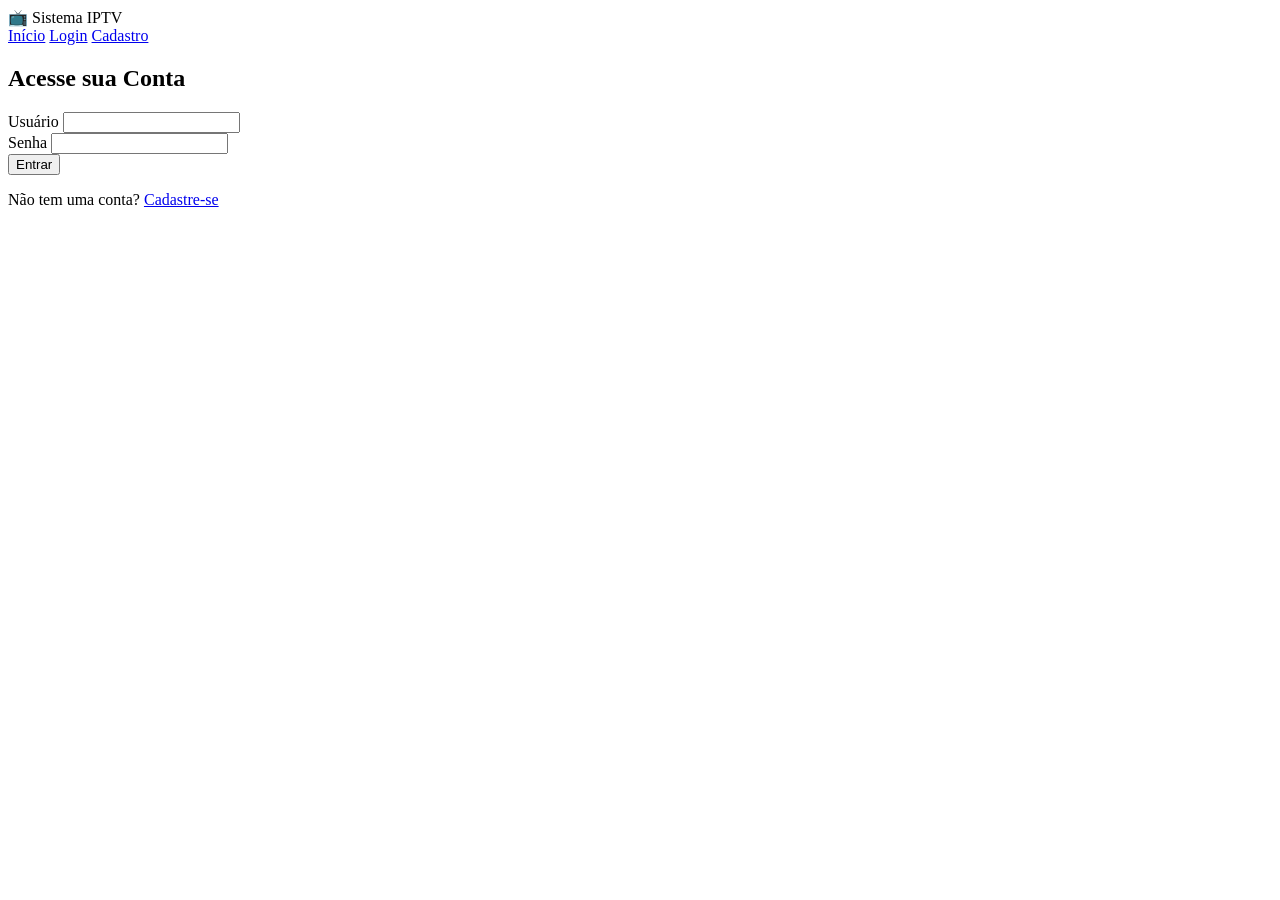
==== web/dashboard.html @ 85e7feb1 "Add files via upload" ====
<!DOCTYPE html>  
<html lang="pt-br">  
<head>  
    <meta charset="UTF-8">  
    <meta name="viewport" content="width=device-width, initial-scale=1.0">  
    <title>Dashboard - Sistema IPTV</title>  
    <link rel="stylesheet" href="style.css">  
    <link href="https://fonts.googleapis.com/css2?family=Inter:wght@300;400;500;600;700&display=swap" rel="stylesheet">  
</head>  
<body>  
    <nav class="navbar">  
        <div class="container">  
            <div class="logo">  
                <span class="logo-icon">📺</span>  
                <span class="logo-text">Sistema IPTV</span>  
            </div>  
            <div class="nav-links">  
                <span id="userGreeting" class="user-greeting"></span>  
                <button id="logoutBtn" class="btn-logout" data-tooltip="Sair da conta">Sair</button>  
            </div>  
        </div>  
    </nav>  
  
    <main class="dashboard">  
        <div class="container">  
            <div class="dashboard-header">  
                <h1>Minha Playlist IPTV</h1>  
                <p>Acesse sua lista de canais nos players compatíveis</p>  
                <div class="status-badge online" id="apiStatus">API Online</div>  
            </div>  
  
            <div class="playlist-info">  
  
                <!-- 📺 Playlist -->
                <div class="info-card">  
                    <h3>📺 URL da Playlist M3U</h3>  
                    <div class="url-container">  
                        <input type="text" id="playlistUrl" readonly>  
                        <button id="copyUrlBtn" class="btn-copy" data-tooltip="Copiar URL">Copiar</button>  
                    </div>  
                    <p class="info-text">Use esta URL no VLC, Kodi, IPTV Smarters e outros players compatíveis</p>  
                </div>  
  
                <!-- 🔗 API -->
                <div class="info-card">  
                    <h3>🔗 API Compatível (Legado)</h3>  
                    <div class="url-container">  
                        <input type="text" id="apiUrl" readonly>  
                        <button id="copyApiBtn" class="btn-copy" data-tooltip="Copiar URL">Copiar</button>  
                    </div>  
                    <p class="info-text">Para players que usam o formato antigo de API (get.php)</p>  
                    <small class="form-text">⚠️ Substitua ******** pela sua senha</small>  
                </div>  

                <!-- 🎮 Web Player -->
                <div class="info-card">  
                    <h3>🎮 Web Player Online</h3>  
                    <button id="openPlayerBtn" class="btn btn-primary" style="width: 100%; margin-top: 10px;">  
                        ▶️ Assistir Online  
                    </button>  
                    <p class="info-text">Assista diretamente no navegador sem precisar de outros players</p>  
                </div>  

            </div>  
  
            <div class="players-section">  
                <h2>Como Configurar nos Principais Players</h2>  
                <div class="players-grid">  
                    <div class="player-card">  
                        <div class="player-icon">💻</div>  
                        <h3>VLC Media Player</h3>  
                        <ol>  
                            <li>Abra o VLC Media Player</li>  
                            <li>Clique em "Mídia" → "Abrir URL de Rede"</li>  
                            <li>Cole a URL da playlist acima</li>  
                            <li>Clique em "Reproduzir"</li>  
                            <li>Os canais aparecerão na lista de reprodução</li>  
                        </ol>  
                    </div>  

                    <div class="player-card">  
                        <div class="player-icon">📱</div>  
                        <h3>IPTV Smarters Pro</h3>  
                        <ol>  
                            <li>Baixe o app na Play Store/App Store</li>  
                            <li>Abra o app e aceite os termos</li>  
                            <li>Selecione "Carregar sua playlist ou arquivo"</li>  
                            <li>Escolha "Usar URL"</li>  
                            <li>Cole a URL e clique em "Adicionar usuário"</li>  
                            <li>Os canais serão carregados automaticamente</li>  
                        </ol>  
                    </div>  

                    <div class="player-card">  
                        <div class="player-icon">🎬</div>  
                        <h3>Kodi</h3>  
                        <ol>  
                            <li>Abra o Kodi e vá em "Add-ons"</li>  
                            <li>Procure por "PVR IPTV Simple Client"</li>  
                            <li>Instale o addon</li>  
                            <li>Vá em Configurações → Geral</li>  
                            <li>Em "Localização M3U", selecione "URL"</li>  
                            <li>Cole a URL e clique em OK</li>  
                            <li>Ative o addon e reinicie o Kodi</li>  
                        </ol>  
                    </div>  

                    <div class="player-card">  
                        <div class="player-icon">📺</div>  
                        <h3>Smart TV (Samsung/LG)</h3>  
                        <ol>  
                            <li>Baixe o app "Smart IPTV" na loja da TV</li>  
                            <li>Abra o app e anote o MAC Address</li>  
                            <li>Acesse o site do app no celular/PC</li>  
                            <li>Adicione a URL da playlist</li>  
                            <li>Reinicie o app na TV</li>  
                            <li>Os canais serão carregados</li>  
                        </ol>  
                    </div>  
                </div>  
            </div>  
  
            <div class="tips-section">  
                <h2>💡 Dicas Importantes</h2>  
                <div class="tips-grid">  
                    <div class="tip-card">  
                        <h3>🔄 Atualização Automática</h3>  
                        <p>A playlist é atualizada automaticamente a cada 6 horas. Você não precisa fazer nada!</p>  
                    </div>  
                    <div class="tip-card">  
                        <h3>📡 EPG (Guia de Programação)</h3>  
                        <p>O sistema já inclui múltiplas fontes de EPG para melhor experiência.</p>  
                    </div>  
                    <div class="tip-card">  
                        <h3>🔒 Segurança</h3>  
                        <p>Nunca compartilhe sua URL com outras pessoas. Cada usuário tem acesso individual.</p>  
                    </div>  
                    <div class="tip-card">  
                        <h3>⚡ Performance</h3>  
                        <p>Use uma conexão de internet estável (recomendado 10 Mbps ou mais).</p>  
                    </div>  
                </div>  
            </div>  
        </div>  
    </main>  
  
    <footer>  
        <div class="container">  
            <p>&copy; 2024 Sistema IPTV - Todos os direitos reservados</p>  
        </div>  
    </footer>  
  
    <script src="script.js"></script>  
</body>  
</html>
---- web/style.css ----
/* Estilos para o player */
.player-page {
    background: #0a0a0a;
    min-height: 100vh;
}

.player-container {
    max-width: 1400px;
    margin: 0 auto;
    padding: 20px;
}

.player-header {
    display: flex;
    justify-content: space-between;
    align-items: center;
    margin-bottom: 20px;
    flex-wrap: wrap;
    gap: 15px;
}

.player-header h1 {
    font-size: 1.5em;
    color: #fff;
}

.video-wrapper {
    background: #000;
    border-radius: 12px;
    overflow: hidden;
    margin-bottom: 20px;
    box-shadow: 0 10px 30px rgba(0,0,0,0.5);
}

.video-js {
    width: 100%;
    height: auto;
    aspect-ratio: 16/9;
}

.channel-info {
    background: #1a1a1a;
    padding: 15px;
    border-radius: 8px;
    margin-bottom: 20px;
}

.channel-name {
    font-size: 1.2em;
    font-weight: bold;
    color: #e67e22;
}

.category {
    color: #888;
    font-size: 0.9em;
    margin-top: 5px;
}

.search-box {
    margin-bottom: 20px;
}

.search-box input {
    width: 100%;
    padding: 12px;
    border: none;
    border-radius: 8px;
    background: #1a1a1a;
    color: #fff;
    font-size: 1em;
}

.categories {
    display: flex;
    gap: 10px;
    overflow-x: auto;
    margin-bottom: 20px;
    padding-bottom: 10px;
}

.category-btn {
    background: #2c3e50;
    color: #fff;
    border: none;
    padding: 8px 16px;
    border-radius: 20px;
    cursor: pointer;
    white-space: nowrap;
    transition: all 0.3s;
}

.category-btn.active,
.category-btn:hover {
    background: #e67e22;
}

.channels-grid {
    display: grid;
    grid-template-columns: repeat(auto-fill, minmax(200px, 1fr));
    gap: 10px;
    max-height: 500px;
    overflow-y: auto;
    padding: 5px;
}

.channel-card {
    background: #1a1a1a;
    padding: 12px;
    border-radius: 8px;
    cursor: pointer;
    transition: all 0.3s;
    text-align: center;
}

.channel-card:hover {
    background: #2c3e50;
    transform: translateX(5px);
}

.channel-card.active {
    background: #e67e22;
}

.channel-card-logo {
    width: 50px;
    height: 50px;
    margin: 0 auto 8px;
    border-radius: 8px;
    object-fit: cover;
}

.channel-card-name {
    font-size: 0.85em;
    overflow: hidden;
    text-overflow: ellipsis;
    white-space: nowrap;
}

.auth-warning {
    text-align: center;
    padding: 50px;
    background: rgba(0,0,0,0.8);
    border-radius: 12px;
}

.auth-warning .btn {
    margin-top: 20px;
}
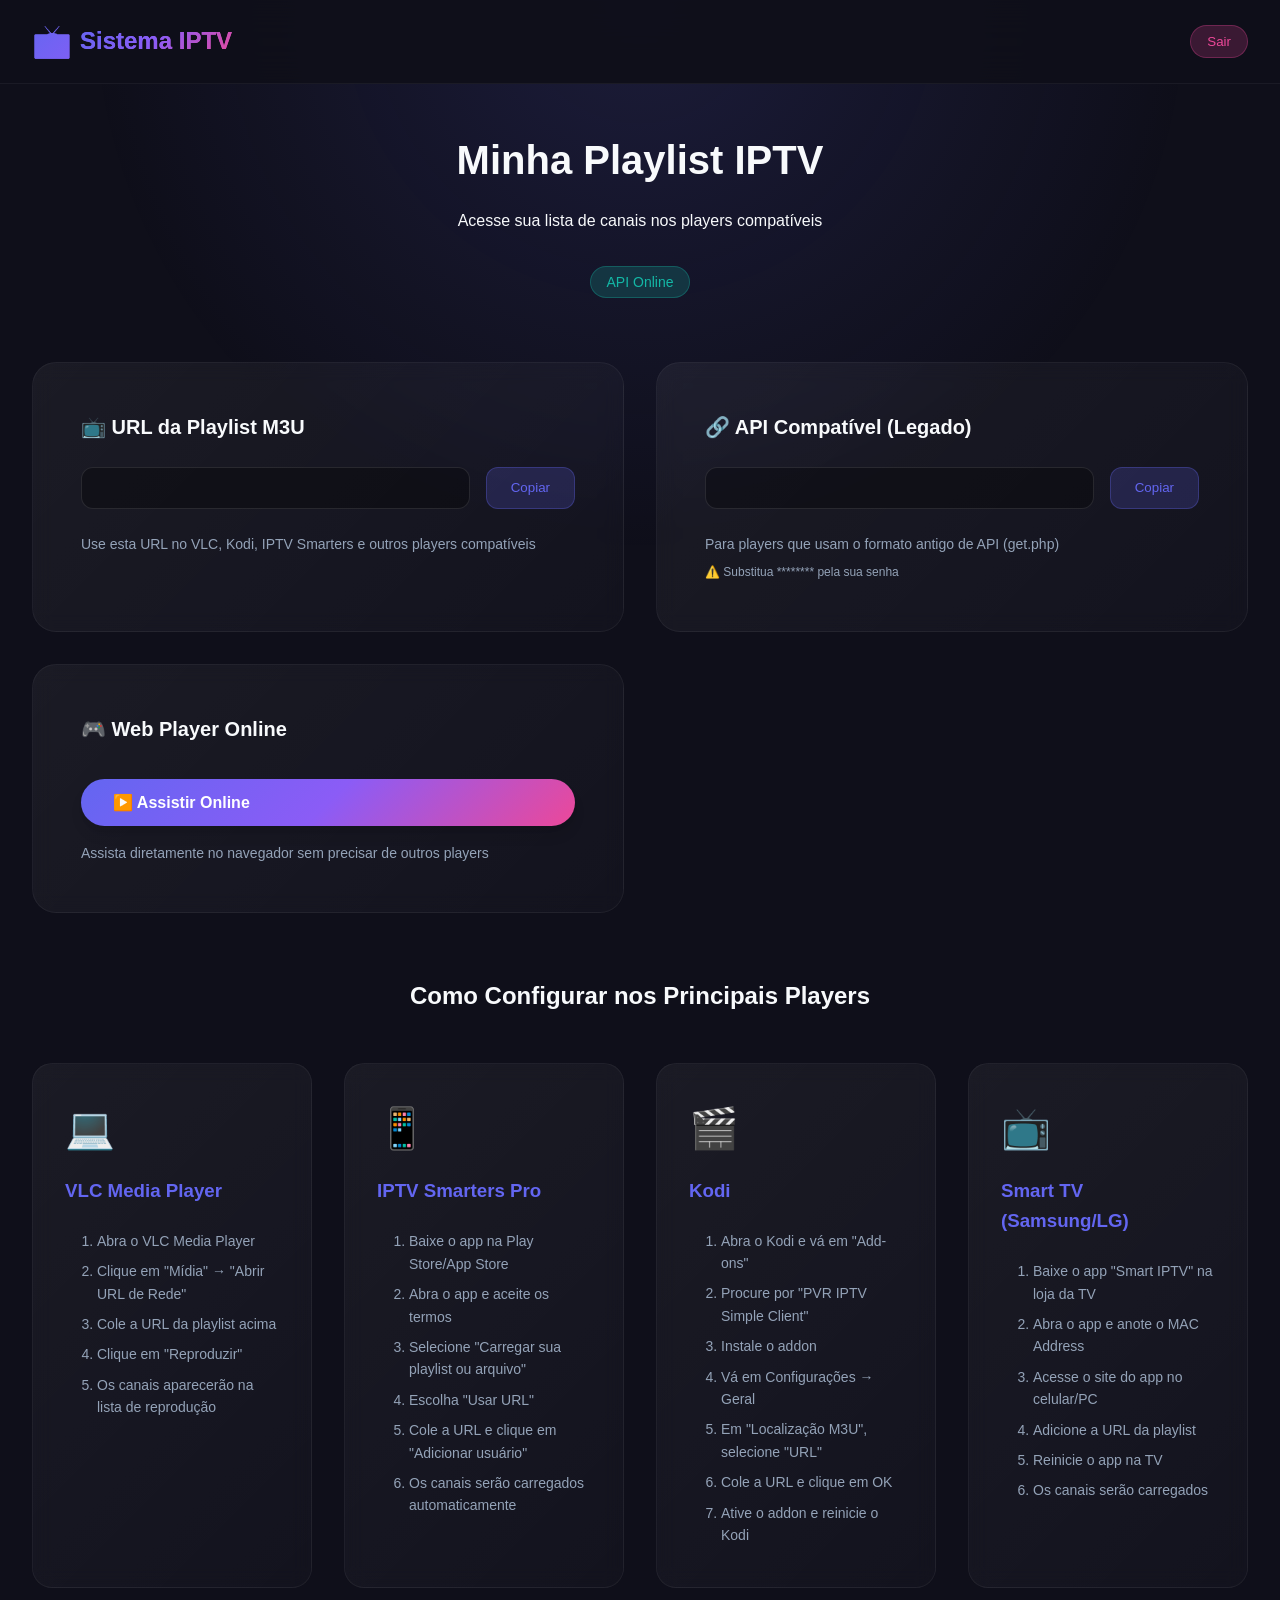
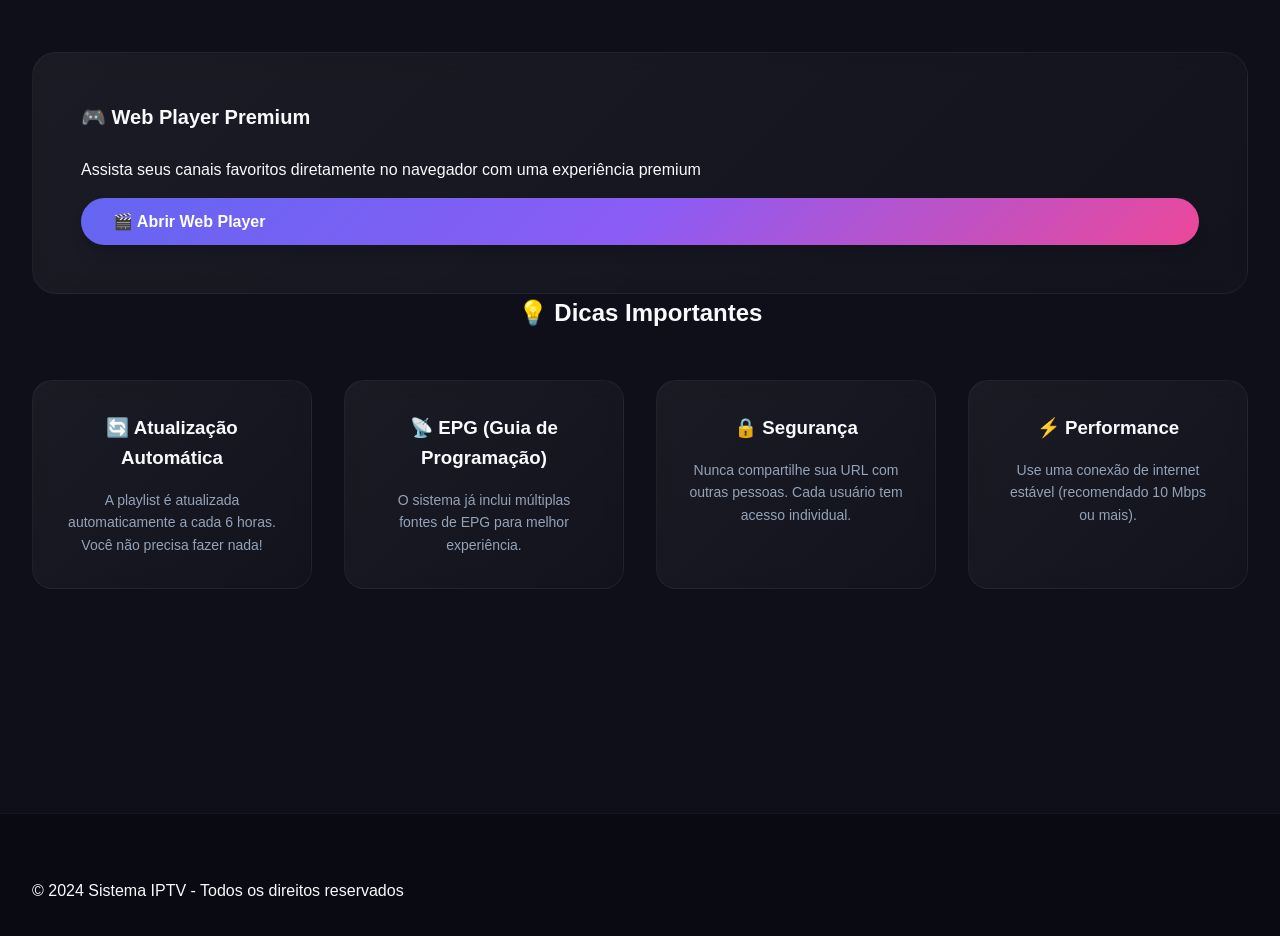
==== commit d11bc0c3: "Add files via upload" ====
--- a/web/dashboard.html
+++ b/web/dashboard.html
@@ -119,6 +119,15 @@
                     </div>  
                 </div>  
             </div>  
+
+            <!-- 🎬 NOVO WEB PLAYER PREMIUM -->
+            <div class="info-card">
+                <h3>🎮 Web Player Premium</h3>
+                <p>Assista seus canais favoritos diretamente no navegador com uma experiência premium</p>
+                <button id="openPlayerBtn" class="btn btn-primary" style="width: 100%; margin-top: 15px;">
+                    🎬 Abrir Web Player
+                </button>
+            </div>
   
             <div class="tips-section">  
                 <h2>💡 Dicas Importantes</h2>  
--- a/web/style.css
+++ b/web/style.css
@@ -1,149 +1,1081 @@
-/* Estilos para o player */
-.player-page {
-    background: #0a0a0a;
-    min-height: 100vh;
-}
-
-.player-container {
-    max-width: 1400px;
+/* ============================================
+   IPTV SYSTEM - DESIGN PREMIUM
+   Versão: 3.0 - Visual Aprimorado
+   ============================================ */
+
+:root {
+    /* Cores Principais */
+    --primary: #6366f1;
+    --primary-dark: #4f46e5;
+    --primary-light: #818cf8;
+    --secondary: #ec4899;
+    --secondary-dark: #db2777;
+    --accent: #14b8a6;
+    --accent-dark: #0d9488;
+    
+    /* Cores Neutras */
+    --dark: #0f0f1a;
+    --dark-card: #1a1a2e;
+    --dark-hover: #252542;
+    --light: #f8fafc;
+    --gray: #94a3b8;
+    --gray-dark: #64748b;
+    
+    /* Gradientes */
+    --gradient-primary: linear-gradient(135deg, #6366f1 0%, #8b5cf6 50%, #ec4899 100%);
+    --gradient-dark: linear-gradient(135deg, #0f0f1a 0%, #1a1a2e 100%);
+    --gradient-card: linear-gradient(135deg, rgba(255,255,255,0.05) 0%, rgba(255,255,255,0.02) 100%);
+    --gradient-glow: radial-gradient(circle at 50% 0%, rgba(99,102,241,0.15) 0%, transparent 50%);
+    
+    /* Sombras */
+    --shadow-sm: 0 4px 6px -1px rgba(0, 0, 0, 0.1), 0 2px 4px -1px rgba(0, 0, 0, 0.06);
+    --shadow-md: 0 10px 15px -3px rgba(0, 0, 0, 0.1), 0 4px 6px -2px rgba(0, 0, 0, 0.05);
+    --shadow-lg: 0 20px 25px -5px rgba(0, 0, 0, 0.1), 0 10px 10px -5px rgba(0, 0, 0, 0.04);
+    --shadow-xl: 0 25px 50px -12px rgba(0, 0, 0, 0.25);
+    --shadow-glow: 0 0 30px rgba(99, 102, 241, 0.3);
+    
+    /* Animações */
+    --transition-fast: 150ms cubic-bezier(0.4, 0, 0.2, 1);
+    --transition-base: 300ms cubic-bezier(0.4, 0, 0.2, 1);
+    --transition-slow: 500ms cubic-bezier(0.4, 0, 0.2, 1);
+    
+    /* Espaçamentos */
+    --spacing-xs: 0.5rem;
+    --spacing-sm: 1rem;
+    --spacing-md: 1.5rem;
+    --spacing-lg: 2rem;
+    --spacing-xl: 3rem;
+    --spacing-2xl: 4rem;
+    --spacing-3xl: 6rem;
+}
+
+/* Reset e Base */
+* {
+    margin: 0;
+    padding: 0;
+    box-sizing: border-box;
+}
+
+html {
+    scroll-behavior: smooth;
+}
+
+body {
+    font-family: 'Inter', -apple-system, BlinkMacSystemFont, 'Segoe UI', Roboto, sans-serif;
+    background: var(--dark);
+    color: var(--light);
+    line-height: 1.6;
+    overflow-x: hidden;
+    position: relative;
+}
+
+body::before {
+    content: '';
+    position: fixed;
+    top: 0;
+    left: 0;
+    right: 0;
+    bottom: 0;
+    background: var(--gradient-glow);
+    pointer-events: none;
+    z-index: 0;
+}
+
+/* Container */
+.container {
+    max-width: 1280px;
     margin: 0 auto;
-    padding: 20px;
-}
-
-.player-header {
+    padding: 0 var(--spacing-lg);
+    position: relative;
+    z-index: 1;
+}
+
+/* Loader Animado */
+.page-loader {
+    position: fixed;
+    top: 0;
+    left: 0;
+    width: 100%;
+    height: 100%;
+    background: var(--dark);
+    display: flex;
+    justify-content: center;
+    align-items: center;
+    z-index: 9999;
+    transition: opacity 0.5s, visibility 0.5s;
+}
+
+.loader-spinner {
+    width: 60px;
+    height: 60px;
+    border: 3px solid rgba(99, 102, 241, 0.1);
+    border-top: 3px solid var(--primary);
+    border-right: 3px solid var(--secondary);
+    border-radius: 50%;
+    animation: spin 1s cubic-bezier(0.68, -0.55, 0.265, 1.55) infinite;
+}
+
+@keyframes spin {
+    0% { transform: rotate(0deg); }
+    100% { transform: rotate(360deg); }
+}
+
+/* Navbar Premium */
+.navbar {
+    position: fixed;
+    top: 0;
+    left: 0;
+    right: 0;
+    background: rgba(15, 15, 26, 0.95);
+    backdrop-filter: blur(20px);
+    border-bottom: 1px solid rgba(255, 255, 255, 0.05);
+    z-index: 1000;
+    padding: var(--spacing-sm) 0;
+    transition: all var(--transition-base);
+}
+
+.navbar.scrolled {
+    padding: 0.5rem 0;
+    background: rgba(15, 15, 26, 0.98);
+    box-shadow: var(--shadow-lg);
+}
+
+.navbar .container {
     display: flex;
     justify-content: space-between;
     align-items: center;
-    margin-bottom: 20px;
-    flex-wrap: wrap;
-    gap: 15px;
-}
-
-.player-header h1 {
-    font-size: 1.5em;
-    color: #fff;
-}
-
-.video-wrapper {
-    background: #000;
+}
+
+.logo {
+    display: flex;
+    align-items: center;
+    gap: var(--spacing-xs);
+    font-size: 1.5rem;
+    font-weight: 700;
+    background: var(--gradient-primary);
+    -webkit-background-clip: text;
+    background-clip: text;
+    color: transparent;
+    position: relative;
+}
+
+.logo-icon {
+    font-size: 2rem;
+    animation: float 3s ease-in-out infinite;
+}
+
+@keyframes float {
+    0%, 100% { transform: translateY(0); }
+    50% { transform: translateY(-5px); }
+}
+
+.logo-text {
+    background: var(--gradient-primary);
+    -webkit-background-clip: text;
+    background-clip: text;
+    color: transparent;
+}
+
+.nav-links {
+    display: flex;
+    gap: var(--spacing-md);
+    align-items: center;
+}
+
+.nav-links a {
+    color: var(--gray);
+    text-decoration: none;
+    font-weight: 500;
+    transition: all var(--transition-fast);
+    position: relative;
+    padding: var(--spacing-xs) 0;
+}
+
+.nav-links a::before {
+    content: '';
+    position: absolute;
+    bottom: 0;
+    left: 0;
+    width: 0;
+    height: 2px;
+    background: var(--gradient-primary);
+    transition: width var(--transition-base);
+}
+
+.nav-links a:hover::before,
+.nav-links a.active::before {
+    width: 100%;
+}
+
+.nav-links a:hover,
+.nav-links a.active {
+    color: var(--light);
+}
+
+/* Hero Section */
+.hero {
+    min-height: 100vh;
+    display: flex;
+    align-items: center;
+    position: relative;
+    overflow: hidden;
+    padding: var(--spacing-3xl) 0;
+}
+
+.hero::before {
+    content: '';
+    position: absolute;
+    top: 0;
+    left: 0;
+    right: 0;
+    bottom: 0;
+    background: radial-gradient(ellipse at top, rgba(99, 102, 241, 0.15), transparent 50%);
+    pointer-events: none;
+}
+
+.hero .container {
+    text-align: center;
+    position: relative;
+}
+
+.hero h1 {
+    font-size: 4rem;
+    font-weight: 800;
+    margin-bottom: var(--spacing-md);
+    background: var(--gradient-primary);
+    -webkit-background-clip: text;
+    background-clip: text;
+    color: transparent;
+    animation: fadeInUp 0.8s ease;
+}
+
+.hero p {
+    font-size: 1.25rem;
+    color: var(--gray);
+    margin-bottom: var(--spacing-xl);
+    max-width: 600px;
+    margin-left: auto;
+    margin-right: auto;
+    animation: fadeInUp 0.8s ease 0.1s backwards;
+}
+
+.hero-buttons {
+    display: flex;
+    gap: var(--spacing-md);
+    justify-content: center;
+    animation: fadeInUp 0.8s ease 0.2s backwards;
+}
+
+/* Botões Premium */
+.btn {
+    display: inline-flex;
+    align-items: center;
+    gap: var(--spacing-xs);
+    padding: 0.875rem 2rem;
+    border-radius: 50px;
+    font-weight: 600;
+    text-decoration: none;
+    transition: all var(--transition-base);
+    border: none;
+    cursor: pointer;
+    font-size: 1rem;
+    position: relative;
+    overflow: hidden;
+}
+
+.btn::before {
+    content: '';
+    position: absolute;
+    top: 50%;
+    left: 50%;
+    width: 0;
+    height: 0;
+    border-radius: 50%;
+    background: rgba(255, 255, 255, 0.2);
+    transform: translate(-50%, -50%);
+    transition: width 0.6s, height 0.6s;
+}
+
+.btn:hover::before {
+    width: 300px;
+    height: 300px;
+}
+
+.btn-primary {
+    background: var(--gradient-primary);
+    color: white;
+    box-shadow: var(--shadow-md);
+}
+
+.btn-primary:hover {
+    transform: translateY(-2px);
+    box-shadow: var(--shadow-glow);
+}
+
+.btn-secondary {
+    background: rgba(255, 255, 255, 0.1);
+    color: var(--light);
+    backdrop-filter: blur(10px);
+    border: 1px solid rgba(255, 255, 255, 0.2);
+}
+
+.btn-secondary:hover {
+    background: rgba(255, 255, 255, 0.2);
+    transform: translateY(-2px);
+}
+
+.btn-large {
+    padding: 1rem 2.5rem;
+    font-size: 1.125rem;
+}
+
+.btn-block {
+    width: 100%;
+    justify-content: center;
+}
+
+.btn-logout {
+    background: rgba(236, 72, 153, 0.2);
+    color: var(--secondary);
+    border: 1px solid rgba(236, 72, 153, 0.3);
+    padding: 0.5rem 1rem;
+    border-radius: 50px;
+    cursor: pointer;
+    transition: all var(--transition-fast);
+}
+
+.btn-logout:hover {
+    background: rgba(236, 72, 153, 0.3);
+    transform: translateY(-1px);
+}
+
+/* Status Badge */
+.status-badge {
+    display: inline-block;
+    padding: 0.25rem 1rem;
+    border-radius: 50px;
+    font-size: 0.875rem;
+    font-weight: 500;
+    margin-top: var(--spacing-lg);
+}
+
+.status-badge.online {
+    background: rgba(20, 184, 166, 0.2);
+    color: var(--accent);
+    border: 1px solid rgba(20, 184, 166, 0.3);
+}
+
+/* Features Section */
+.features {
+    padding: var(--spacing-3xl) 0;
+    background: var(--gradient-dark);
+    position: relative;
+}
+
+.section-title {
+    text-align: center;
+    font-size: 2.5rem;
+    font-weight: 700;
+    margin-bottom: var(--spacing-xl);
+    background: var(--gradient-primary);
+    -webkit-background-clip: text;
+    background-clip: text;
+    color: transparent;
+}
+
+.features-grid {
+    display: grid;
+    grid-template-columns: repeat(auto-fit, minmax(280px, 1fr));
+    gap: var(--spacing-lg);
+}
+
+.feature-card {
+    background: var(--gradient-card);
+    backdrop-filter: blur(10px);
+    border: 1px solid rgba(255, 255, 255, 0.05);
+    border-radius: 24px;
+    padding: var(--spacing-xl);
+    text-align: center;
+    transition: all var(--transition-base);
+    position: relative;
+    overflow: hidden;
+}
+
+.feature-card::before {
+    content: '';
+    position: absolute;
+    top: 0;
+    left: -100%;
+    width: 100%;
+    height: 100%;
+    background: linear-gradient(90deg, transparent, rgba(255, 255, 255, 0.05), transparent);
+    transition: left 0.5s;
+}
+
+.feature-card:hover::before {
+    left: 100%;
+}
+
+.feature-card:hover {
+    transform: translateY(-8px);
+    border-color: rgba(99, 102, 241, 0.3);
+    box-shadow: var(--shadow-xl);
+}
+
+.feature-icon {
+    font-size: 3rem;
+    margin-bottom: var(--spacing-md);
+}
+
+.feature-card h3 {
+    font-size: 1.5rem;
+    margin-bottom: var(--spacing-sm);
+}
+
+.feature-card p {
+    color: var(--gray);
+    line-height: 1.6;
+}
+
+/* How It Works */
+.how-it-works {
+    padding: var(--spacing-3xl) 0;
+}
+
+.steps {
+    display: grid;
+    grid-template-columns: repeat(auto-fit, minmax(240px, 1fr));
+    gap: var(--spacing-lg);
+    margin-top: var(--spacing-xl);
+}
+
+.step {
+    text-align: center;
+    position: relative;
+}
+
+.step:not(:last-child)::after {
+    content: '';
+    position: absolute;
+    top: 40px;
+    right: -30px;
+    width: 60px;
+    height: 2px;
+    background: linear-gradient(90deg, var(--primary), var(--secondary));
+}
+
+@media (max-width: 768px) {
+    .step:not(:last-child)::after {
+        display: none;
+    }
+}
+
+.step-number {
+    width: 80px;
+    height: 80px;
+    background: var(--gradient-primary);
+    border-radius: 50%;
+    display: flex;
+    align-items: center;
+    justify-content: center;
+    font-size: 2rem;
+    font-weight: 700;
+    margin: 0 auto var(--spacing-md);
+    position: relative;
+}
+
+.step-number::before {
+    content: '';
+    position: absolute;
+    inset: -3px;
+    background: var(--gradient-primary);
+    border-radius: 50%;
+    z-index: -1;
+    opacity: 0;
+    transition: opacity var(--transition-base);
+}
+
+.step:hover .step-number::before {
+    opacity: 0.5;
+    filter: blur(10px);
+}
+
+.step h3 {
+    font-size: 1.25rem;
+    margin-bottom: var(--spacing-sm);
+}
+
+.step p {
+    color: var(--gray);
+}
+
+/* Stats Section */
+.stats {
+    padding: var(--spacing-3xl) 0;
+    background: linear-gradient(135deg, rgba(99, 102, 241, 0.1) 0%, rgba(236, 72, 153, 0.1) 100%);
+    position: relative;
+    overflow: hidden;
+}
+
+.stats-grid {
+    display: grid;
+    grid-template-columns: repeat(auto-fit, minmax(200px, 1fr));
+    gap: var(--spacing-lg);
+    text-align: center;
+}
+
+.stat-item {
+    padding: var(--spacing-lg);
+}
+
+.stat-number {
+    font-size: 3rem;
+    font-weight: 800;
+    background: var(--gradient-primary);
+    -webkit-background-clip: text;
+    background-clip: text;
+    color: transparent;
+    margin-bottom: var(--spacing-xs);
+}
+
+.stat-label {
+    color: var(--gray);
+    font-size: 1rem;
+}
+
+/* Testimonials */
+.testimonials {
+    padding: var(--spacing-3xl) 0;
+}
+
+.testimonials-grid {
+    display: grid;
+    grid-template-columns: repeat(auto-fit, minmax(300px, 1fr));
+    gap: var(--spacing-lg);
+    margin-top: var(--spacing-xl);
+}
+
+.testimonial-card {
+    background: var(--gradient-card);
+    backdrop-filter: blur(10px);
+    border: 1px solid rgba(255, 255, 255, 0.05);
+    border-radius: 24px;
+    padding: var(--spacing-xl);
+    transition: all var(--transition-base);
+}
+
+.testimonial-card:hover {
+    transform: translateY(-5px);
+    border-color: rgba(99, 102, 241, 0.3);
+}
+
+.testimonial-text {
+    font-size: 1rem;
+    line-height: 1.6;
+    color: var(--gray);
+    margin-bottom: var(--spacing-md);
+    font-style: italic;
+}
+
+.testimonial-author strong {
+    display: block;
+    color: var(--light);
+    margin-bottom: var(--spacing-xs);
+}
+
+.testimonial-author span {
+    font-size: 0.875rem;
+    color: var(--primary);
+}
+
+/* CTA Section */
+.cta {
+    padding: var(--spacing-3xl) 0;
+    background: var(--gradient-primary);
+    text-align: center;
+    position: relative;
+    overflow: hidden;
+}
+
+.cta::before {
+    content: '';
+    position: absolute;
+    top: -50%;
+    left: -50%;
+    width: 200%;
+    height: 200%;
+    background: radial-gradient(circle, rgba(255,255,255,0.1) 0%, transparent 70%);
+    animation: rotate 20s linear infinite;
+}
+
+@keyframes rotate {
+    from { transform: rotate(0deg); }
+    to { transform: rotate(360deg); }
+}
+
+.cta .container {
+    position: relative;
+    z-index: 1;
+}
+
+.cta h2 {
+    font-size: 2.5rem;
+    margin-bottom: var(--spacing-md);
+}
+
+.cta p {
+    font-size: 1.125rem;
+    margin-bottom: var(--spacing-xl);
+    opacity: 0.9;
+}
+
+.cta .btn-primary {
+    background: white;
+    color: var(--primary);
+}
+
+.cta .btn-primary:hover {
+    transform: translateY(-2px);
+    box-shadow: 0 10px 30px rgba(0, 0, 0, 0.2);
+}
+
+/* Dashboard */
+.dashboard {
+    padding: calc(80px + var(--spacing-xl)) 0 var(--spacing-3xl);
+    min-height: 100vh;
+}
+
+.dashboard-header {
+    text-align: center;
+    margin-bottom: var(--spacing-2xl);
+}
+
+.dashboard-header h1 {
+    font-size: 2.5rem;
+    margin-bottom: var(--spacing-sm);
+}
+
+.user-greeting {
+    color: var(--primary);
+    font-weight: 500;
+}
+
+/* Playlist Info Cards */
+.playlist-info {
+    display: grid;
+    grid-template-columns: repeat(auto-fit, minmax(400px, 1fr));
+    gap: var(--spacing-lg);
+    margin-bottom: var(--spacing-2xl);
+}
+
+.info-card {
+    background: var(--gradient-card);
+    backdrop-filter: blur(10px);
+    border: 1px solid rgba(255, 255, 255, 0.05);
+    border-radius: 24px;
+    padding: var(--spacing-xl);
+    transition: all var(--transition-base);
+}
+
+.info-card:hover {
+    transform: translateY(-4px);
+    border-color: rgba(99, 102, 241, 0.3);
+    box-shadow: var(--shadow-lg);
+}
+
+.info-card h3 {
+    font-size: 1.25rem;
+    margin-bottom: var(--spacing-md);
+}
+
+.url-container {
+    display: flex;
+    gap: var(--spacing-sm);
+    margin: var(--spacing-md) 0;
+}
+
+.url-container input {
+    flex: 1;
+    padding: 0.75rem 1rem;
+    background: rgba(0, 0, 0, 0.3);
+    border: 1px solid rgba(255, 255, 255, 0.1);
     border-radius: 12px;
-    overflow: hidden;
-    margin-bottom: 20px;
-    box-shadow: 0 10px 30px rgba(0,0,0,0.5);
-}
-
-.video-js {
+    color: var(--light);
+    font-size: 0.875rem;
+    font-family: monospace;
+}
+
+.btn-copy {
+    background: rgba(99, 102, 241, 0.2);
+    color: var(--primary);
+    border: 1px solid rgba(99, 102, 241, 0.3);
+    padding: 0.75rem 1.5rem;
+    border-radius: 12px;
+    cursor: pointer;
+    transition: all var(--transition-fast);
+}
+
+.btn-copy:hover {
+    background: rgba(99, 102, 241, 0.3);
+    transform: translateY(-1px);
+}
+
+.info-text {
+    color: var(--gray);
+    font-size: 0.875rem;
+    margin-top: var(--spacing-sm);
+}
+
+/* Players Section */
+.players-section {
+    margin-bottom: var(--spacing-2xl);
+}
+
+.players-section h2 {
+    text-align: center;
+    margin-bottom: var(--spacing-xl);
+}
+
+.players-grid {
+    display: grid;
+    grid-template-columns: repeat(auto-fit, minmax(280px, 1fr));
+    gap: var(--spacing-lg);
+}
+
+.player-card {
+    background: var(--gradient-card);
+    backdrop-filter: blur(10px);
+    border: 1px solid rgba(255, 255, 255, 0.05);
+    border-radius: 20px;
+    padding: var(--spacing-lg);
+    transition: all var(--transition-base);
+}
+
+.player-card:hover {
+    transform: translateY(-4px);
+    border-color: rgba(99, 102, 241, 0.3);
+}
+
+.player-icon {
+    font-size: 2.5rem;
+    margin-bottom: var(--spacing-sm);
+}
+
+.player-card h3 {
+    margin-bottom: var(--spacing-md);
+    color: var(--primary);
+}
+
+.player-card ol {
+    padding-left: var(--spacing-lg);
+    color: var(--gray);
+}
+
+.player-card li {
+    margin-bottom: var(--spacing-xs);
+    font-size: 0.875rem;
+}
+
+/* Tips Section */
+.tips-section {
+    margin-bottom: var(--spacing-2xl);
+}
+
+.tips-section h2 {
+    text-align: center;
+    margin-bottom: var(--spacing-xl);
+}
+
+.tips-grid {
+    display: grid;
+    grid-template-columns: repeat(auto-fit, minmax(250px, 1fr));
+    gap: var(--spacing-lg);
+}
+
+.tip-card {
+    background: var(--gradient-card);
+    backdrop-filter: blur(10px);
+    border: 1px solid rgba(255, 255, 255, 0.05);
+    border-radius: 20px;
+    padding: var(--spacing-lg);
+    text-align: center;
+}
+
+.tip-card h3 {
+    margin-bottom: var(--spacing-sm);
+}
+
+.tip-card p {
+    color: var(--gray);
+    font-size: 0.875rem;
+}
+
+/* Auth Pages */
+.auth-container {
+    min-height: 100vh;
+    display: flex;
+    align-items: center;
+    justify-content: center;
+    padding: calc(80px + var(--spacing-xl)) var(--spacing-lg) var(--spacing-xl);
+}
+
+.auth-card {
+    max-width: 480px;
     width: 100%;
-    height: auto;
-    aspect-ratio: 16/9;
-}
-
-.channel-info {
-    background: #1a1a1a;
-    padding: 15px;
-    border-radius: 8px;
-    margin-bottom: 20px;
-}
-
-.channel-name {
-    font-size: 1.2em;
-    font-weight: bold;
-    color: #e67e22;
-}
-
-.category {
-    color: #888;
-    font-size: 0.9em;
-    margin-top: 5px;
-}
-
-.search-box {
-    margin-bottom: 20px;
-}
-
-.search-box input {
+    background: var(--gradient-card);
+    backdrop-filter: blur(20px);
+    border: 1px solid rgba(255, 255, 255, 0.1);
+    border-radius: 32px;
+    padding: var(--spacing-2xl);
+    animation: fadeInUp 0.6s ease;
+}
+
+.auth-card h2 {
+    font-size: 1.75rem;
+    margin-bottom: var(--spacing-sm);
+    text-align: center;
+}
+
+.auth-subtitle {
+    text-align: center;
+    color: var(--gray);
+    margin-bottom: var(--spacing-xl);
+}
+
+.form-group {
+    margin-bottom: var(--spacing-md);
+}
+
+.form-group label {
+    display: block;
+    margin-bottom: var(--spacing-xs);
+    font-weight: 500;
+    color: var(--gray);
+}
+
+.form-group input {
     width: 100%;
-    padding: 12px;
-    border: none;
-    border-radius: 8px;
-    background: #1a1a1a;
-    color: #fff;
-    font-size: 1em;
-}
-
-.categories {
+    padding: 0.875rem 1rem;
+    background: rgba(0, 0, 0, 0.3);
+    border: 1px solid rgba(255, 255, 255, 0.1);
+    border-radius: 12px;
+    color: var(--light);
+    font-size: 1rem;
+    transition: all var(--transition-fast);
+}
+
+.form-group input:focus {
+    outline: none;
+    border-color: var(--primary);
+    box-shadow: 0 0 0 3px rgba(99, 102, 241, 0.1);
+}
+
+.form-text {
+    display: block;
+    font-size: 0.75rem;
+    color: var(--gray);
+    margin-top: var(--spacing-xs);
+}
+
+.terms {
+    margin: var(--spacing-lg) 0;
+}
+
+.checkbox-label {
     display: flex;
-    gap: 10px;
-    overflow-x: auto;
-    margin-bottom: 20px;
-    padding-bottom: 10px;
-}
-
-.category-btn {
-    background: #2c3e50;
-    color: #fff;
-    border: none;
-    padding: 8px 16px;
-    border-radius: 20px;
+    align-items: center;
+    gap: var(--spacing-sm);
     cursor: pointer;
-    white-space: nowrap;
-    transition: all 0.3s;
-}
-
-.category-btn.active,
-.category-btn:hover {
-    background: #e67e22;
-}
-
-.channels-grid {
+}
+
+.checkbox-label input {
+    width: auto;
+}
+
+.auth-footer {
+    text-align: center;
+    margin-top: var(--spacing-lg);
+    padding-top: var(--spacing-lg);
+    border-top: 1px solid rgba(255, 255, 255, 0.1);
+}
+
+.auth-footer a {
+    color: var(--primary);
+    text-decoration: none;
+    font-weight: 500;
+}
+
+.auth-footer a:hover {
+    text-decoration: underline;
+}
+
+/* Message */
+.message {
+    margin-top: var(--spacing-md);
+    padding: var(--spacing-sm);
+    border-radius: 12px;
+    text-align: center;
+    font-size: 0.875rem;
+    transition: all var(--transition-base);
+}
+
+.message.success {
+    background: rgba(20, 184, 166, 0.2);
+    color: var(--accent);
+    border: 1px solid rgba(20, 184, 166, 0.3);
+}
+
+.message.error {
+    background: rgba(239, 68, 68, 0.2);
+    color: #ef4444;
+    border: 1px solid rgba(239, 68, 68, 0.3);
+}
+
+/* Spinner */
+.spinner {
+    display: inline-block;
+    width: 16px;
+    height: 16px;
+    border: 2px solid rgba(255, 255, 255, 0.3);
+    border-top-color: white;
+    border-radius: 50%;
+    animation: spin 0.6s linear infinite;
+}
+
+/* Footer */
+footer {
+    background: rgba(0, 0, 0, 0.3);
+    padding: var(--spacing-2xl) 0 var(--spacing-lg);
+    border-top: 1px solid rgba(255, 255, 255, 0.05);
+    margin-top: var(--spacing-2xl);
+}
+
+.footer-content {
     display: grid;
-    grid-template-columns: repeat(auto-fill, minmax(200px, 1fr));
-    gap: 10px;
-    max-height: 500px;
-    overflow-y: auto;
-    padding: 5px;
-}
-
-.channel-card {
-    background: #1a1a1a;
-    padding: 12px;
-    border-radius: 8px;
-    cursor: pointer;
-    transition: all 0.3s;
-    text-align: center;
-}
-
-.channel-card:hover {
-    background: #2c3e50;
-    transform: translateX(5px);
-}
-
-.channel-card.active {
-    background: #e67e22;
-}
-
-.channel-card-logo {
-    width: 50px;
-    height: 50px;
-    margin: 0 auto 8px;
-    border-radius: 8px;
-    object-fit: cover;
-}
-
-.channel-card-name {
-    font-size: 0.85em;
-    overflow: hidden;
-    text-overflow: ellipsis;
-    white-space: nowrap;
-}
-
-.auth-warning {
-    text-align: center;
-    padding: 50px;
-    background: rgba(0,0,0,0.8);
-    border-radius: 12px;
-}
-
-.auth-warning .btn {
-    margin-top: 20px;
+    grid-template-columns: repeat(auto-fit, minmax(250px, 1fr));
+    gap: var(--spacing-xl);
+    margin-bottom: var(--spacing-xl);
+}
+
+.footer-section h4 {
+    margin-bottom: var(--spacing-md);
+    color: var(--primary);
+}
+
+.footer-section ul {
+    list-style: none;
+}
+
+.footer-section ul li {
+    margin-bottom: var(--spacing-xs);
+}
+
+.footer-section ul li a {
+    color: var(--gray);
+    text-decoration: none;
+    transition: color var(--transition-fast);
+}
+
+.footer-section ul li a:hover {
+    color: var(--primary);
+}
+
+.footer-bottom {
+    text-align: center;
+    padding-top: var(--spacing-lg);
+    border-top: 1px solid rgba(255, 255, 255, 0.05);
+    color: var(--gray);
+    font-size: 0.875rem;
+}
+
+/* Animations */
+@keyframes fadeInUp {
+    from {
+        opacity: 0;
+        transform: translateY(30px);
+    }
+    to {
+        opacity: 1;
+        transform: translateY(0);
+    }
+}
+
+@keyframes pulse {
+    0%, 100% {
+        opacity: 1;
+    }
+    50% {
+        opacity: 0.5;
+    }
+}
+
+/* Responsive */
+@media (max-width: 768px) {
+    .container {
+        padding: 0 var(--spacing-md);
+    }
+    
+    .hero h1 {
+        font-size: 2.5rem;
+    }
+    
+    .hero p {
+        font-size: 1rem;
+    }
+    
+    .hero-buttons {
+        flex-direction: column;
+        align-items: center;
+    }
+    
+    .section-title {
+        font-size: 2rem;
+    }
+    
+    .playlist-info {
+        grid-template-columns: 1fr;
+    }
+    
+    .url-container {
+        flex-direction: column;
+    }
+    
+    .btn-copy {
+        width: 100%;
+    }
+    
+    .navbar .container {
+        flex-direction: column;
+        gap: var(--spacing-sm);
+    }
+    
+    .auth-card {
+        padding: var(--spacing-xl);
+    }
+}
+
+/* Scrollbar Customizada */
+::-webkit-scrollbar {
+    width: 8px;
+    height: 8px;
+}
+
+::-webkit-scrollbar-track {
+    background: rgba(255, 255, 255, 0.05);
+    border-radius: 10px;
+}
+
+::-webkit-scrollbar-thumb {
+    background: var(--gradient-primary);
+    border-radius: 10px;
+}
+
+::-webkit-scrollbar-thumb:hover {
+    background: var(--primary-dark);
+}
+
+/* Seleção de Texto */
+::selection {
+    background: var(--primary);
+    color: white;
 }
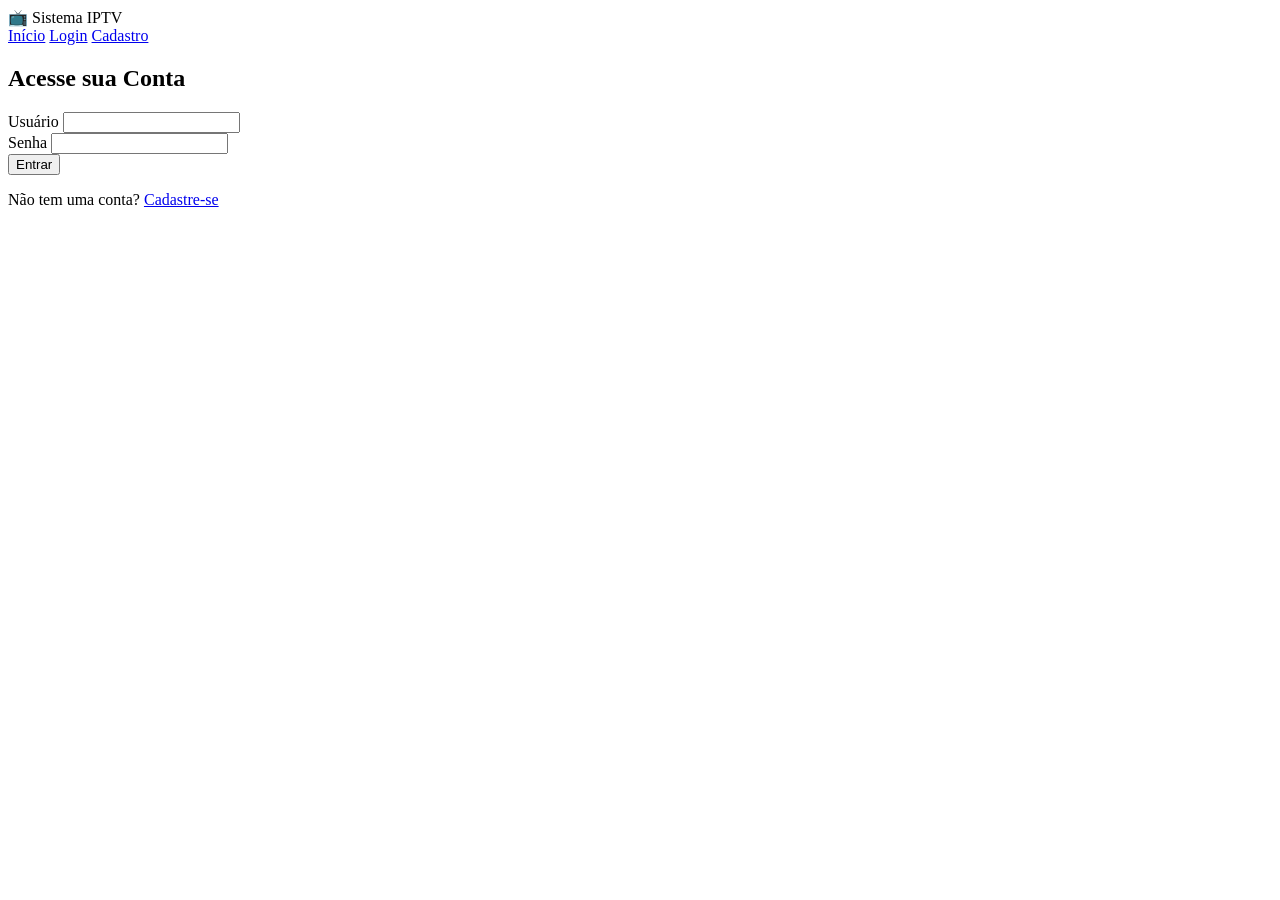
==== commit d4b82f51: "Add files via upload" ====
--- a/web/dashboard.html
+++ b/web/dashboard.html
@@ -119,15 +119,6 @@
                     </div>  
                 </div>  
             </div>  
-
-            <!-- 🎬 NOVO WEB PLAYER PREMIUM -->
-            <div class="info-card">
-                <h3>🎮 Web Player Premium</h3>
-                <p>Assista seus canais favoritos diretamente no navegador com uma experiência premium</p>
-                <button id="openPlayerBtn" class="btn btn-primary" style="width: 100%; margin-top: 15px;">
-                    🎬 Abrir Web Player
-                </button>
-            </div>
   
             <div class="tips-section">  
                 <h2>💡 Dicas Importantes</h2>  
--- a/web/style.css
+++ b/web/style.css
@@ -1,1081 +1,149 @@
-/* ============================================
-   IPTV SYSTEM - DESIGN PREMIUM
-   Versão: 3.0 - Visual Aprimorado
-   ============================================ */
-
-:root {
-    /* Cores Principais */
-    --primary: #6366f1;
-    --primary-dark: #4f46e5;
-    --primary-light: #818cf8;
-    --secondary: #ec4899;
-    --secondary-dark: #db2777;
-    --accent: #14b8a6;
-    --accent-dark: #0d9488;
-    
-    /* Cores Neutras */
-    --dark: #0f0f1a;
-    --dark-card: #1a1a2e;
-    --dark-hover: #252542;
-    --light: #f8fafc;
-    --gray: #94a3b8;
-    --gray-dark: #64748b;
-    
-    /* Gradientes */
-    --gradient-primary: linear-gradient(135deg, #6366f1 0%, #8b5cf6 50%, #ec4899 100%);
-    --gradient-dark: linear-gradient(135deg, #0f0f1a 0%, #1a1a2e 100%);
-    --gradient-card: linear-gradient(135deg, rgba(255,255,255,0.05) 0%, rgba(255,255,255,0.02) 100%);
-    --gradient-glow: radial-gradient(circle at 50% 0%, rgba(99,102,241,0.15) 0%, transparent 50%);
-    
-    /* Sombras */
-    --shadow-sm: 0 4px 6px -1px rgba(0, 0, 0, 0.1), 0 2px 4px -1px rgba(0, 0, 0, 0.06);
-    --shadow-md: 0 10px 15px -3px rgba(0, 0, 0, 0.1), 0 4px 6px -2px rgba(0, 0, 0, 0.05);
-    --shadow-lg: 0 20px 25px -5px rgba(0, 0, 0, 0.1), 0 10px 10px -5px rgba(0, 0, 0, 0.04);
-    --shadow-xl: 0 25px 50px -12px rgba(0, 0, 0, 0.25);
-    --shadow-glow: 0 0 30px rgba(99, 102, 241, 0.3);
-    
-    /* Animações */
-    --transition-fast: 150ms cubic-bezier(0.4, 0, 0.2, 1);
-    --transition-base: 300ms cubic-bezier(0.4, 0, 0.2, 1);
-    --transition-slow: 500ms cubic-bezier(0.4, 0, 0.2, 1);
-    
-    /* Espaçamentos */
-    --spacing-xs: 0.5rem;
-    --spacing-sm: 1rem;
-    --spacing-md: 1.5rem;
-    --spacing-lg: 2rem;
-    --spacing-xl: 3rem;
-    --spacing-2xl: 4rem;
-    --spacing-3xl: 6rem;
+/* Estilos para o player */
+.player-page {
+    background: #0a0a0a;
+    min-height: 100vh;
 }
 
-/* Reset e Base */
-* {
-    margin: 0;
-    padding: 0;
-    box-sizing: border-box;
+.player-container {
+    max-width: 1400px;
+    margin: 0 auto;
+    padding: 20px;
 }
 
-html {
-    scroll-behavior: smooth;
-}
-
-body {
-    font-family: 'Inter', -apple-system, BlinkMacSystemFont, 'Segoe UI', Roboto, sans-serif;
-    background: var(--dark);
-    color: var(--light);
-    line-height: 1.6;
-    overflow-x: hidden;
-    position: relative;
-}
-
-body::before {
-    content: '';
-    position: fixed;
-    top: 0;
-    left: 0;
-    right: 0;
-    bottom: 0;
-    background: var(--gradient-glow);
-    pointer-events: none;
-    z-index: 0;
-}
-
-/* Container */
-.container {
-    max-width: 1280px;
-    margin: 0 auto;
-    padding: 0 var(--spacing-lg);
-    position: relative;
-    z-index: 1;
-}
-
-/* Loader Animado */
-.page-loader {
-    position: fixed;
-    top: 0;
-    left: 0;
-    width: 100%;
-    height: 100%;
-    background: var(--dark);
-    display: flex;
-    justify-content: center;
-    align-items: center;
-    z-index: 9999;
-    transition: opacity 0.5s, visibility 0.5s;
-}
-
-.loader-spinner {
-    width: 60px;
-    height: 60px;
-    border: 3px solid rgba(99, 102, 241, 0.1);
-    border-top: 3px solid var(--primary);
-    border-right: 3px solid var(--secondary);
-    border-radius: 50%;
-    animation: spin 1s cubic-bezier(0.68, -0.55, 0.265, 1.55) infinite;
-}
-
-@keyframes spin {
-    0% { transform: rotate(0deg); }
-    100% { transform: rotate(360deg); }
-}
-
-/* Navbar Premium */
-.navbar {
-    position: fixed;
-    top: 0;
-    left: 0;
-    right: 0;
-    background: rgba(15, 15, 26, 0.95);
-    backdrop-filter: blur(20px);
-    border-bottom: 1px solid rgba(255, 255, 255, 0.05);
-    z-index: 1000;
-    padding: var(--spacing-sm) 0;
-    transition: all var(--transition-base);
-}
-
-.navbar.scrolled {
-    padding: 0.5rem 0;
-    background: rgba(15, 15, 26, 0.98);
-    box-shadow: var(--shadow-lg);
-}
-
-.navbar .container {
+.player-header {
     display: flex;
     justify-content: space-between;
     align-items: center;
+    margin-bottom: 20px;
+    flex-wrap: wrap;
+    gap: 15px;
 }
 
-.logo {
-    display: flex;
-    align-items: center;
-    gap: var(--spacing-xs);
-    font-size: 1.5rem;
-    font-weight: 700;
-    background: var(--gradient-primary);
-    -webkit-background-clip: text;
-    background-clip: text;
-    color: transparent;
-    position: relative;
+.player-header h1 {
+    font-size: 1.5em;
+    color: #fff;
 }
 
-.logo-icon {
-    font-size: 2rem;
-    animation: float 3s ease-in-out infinite;
+.video-wrapper {
+    background: #000;
+    border-radius: 12px;
+    overflow: hidden;
+    margin-bottom: 20px;
+    box-shadow: 0 10px 30px rgba(0,0,0,0.5);
 }
 
-@keyframes float {
-    0%, 100% { transform: translateY(0); }
-    50% { transform: translateY(-5px); }
+.video-js {
+    width: 100%;
+    height: auto;
+    aspect-ratio: 16/9;
 }
 
-.logo-text {
-    background: var(--gradient-primary);
-    -webkit-background-clip: text;
-    background-clip: text;
-    color: transparent;
+.channel-info {
+    background: #1a1a1a;
+    padding: 15px;
+    border-radius: 8px;
+    margin-bottom: 20px;
 }
 
-.nav-links {
-    display: flex;
-    gap: var(--spacing-md);
-    align-items: center;
+.channel-name {
+    font-size: 1.2em;
+    font-weight: bold;
+    color: #e67e22;
 }
 
-.nav-links a {
-    color: var(--gray);
-    text-decoration: none;
-    font-weight: 500;
-    transition: all var(--transition-fast);
-    position: relative;
-    padding: var(--spacing-xs) 0;
+.category {
+    color: #888;
+    font-size: 0.9em;
+    margin-top: 5px;
 }
 
-.nav-links a::before {
-    content: '';
-    position: absolute;
-    bottom: 0;
-    left: 0;
-    width: 0;
-    height: 2px;
-    background: var(--gradient-primary);
-    transition: width var(--transition-base);
+.search-box {
+    margin-bottom: 20px;
 }
 
-.nav-links a:hover::before,
-.nav-links a.active::before {
+.search-box input {
     width: 100%;
+    padding: 12px;
+    border: none;
+    border-radius: 8px;
+    background: #1a1a1a;
+    color: #fff;
+    font-size: 1em;
 }
 
-.nav-links a:hover,
-.nav-links a.active {
-    color: var(--light);
+.categories {
+    display: flex;
+    gap: 10px;
+    overflow-x: auto;
+    margin-bottom: 20px;
+    padding-bottom: 10px;
 }
 
-/* Hero Section */
-.hero {
-    min-height: 100vh;
-    display: flex;
-    align-items: center;
-    position: relative;
-    overflow: hidden;
-    padding: var(--spacing-3xl) 0;
+.category-btn {
+    background: #2c3e50;
+    color: #fff;
+    border: none;
+    padding: 8px 16px;
+    border-radius: 20px;
+    cursor: pointer;
+    white-space: nowrap;
+    transition: all 0.3s;
 }
 
-.hero::before {
-    content: '';
-    position: absolute;
-    top: 0;
-    left: 0;
-    right: 0;
-    bottom: 0;
-    background: radial-gradient(ellipse at top, rgba(99, 102, 241, 0.15), transparent 50%);
-    pointer-events: none;
+.category-btn.active,
+.category-btn:hover {
+    background: #e67e22;
 }
 
-.hero .container {
-    text-align: center;
-    position: relative;
+.channels-grid {
+    display: grid;
+    grid-template-columns: repeat(auto-fill, minmax(200px, 1fr));
+    gap: 10px;
+    max-height: 500px;
+    overflow-y: auto;
+    padding: 5px;
 }
 
-.hero h1 {
-    font-size: 4rem;
-    font-weight: 800;
-    margin-bottom: var(--spacing-md);
-    background: var(--gradient-primary);
-    -webkit-background-clip: text;
-    background-clip: text;
-    color: transparent;
-    animation: fadeInUp 0.8s ease;
-}
-
-.hero p {
-    font-size: 1.25rem;
-    color: var(--gray);
-    margin-bottom: var(--spacing-xl);
-    max-width: 600px;
-    margin-left: auto;
-    margin-right: auto;
-    animation: fadeInUp 0.8s ease 0.1s backwards;
-}
-
-.hero-buttons {
-    display: flex;
-    gap: var(--spacing-md);
-    justify-content: center;
-    animation: fadeInUp 0.8s ease 0.2s backwards;
-}
-
-/* Botões Premium */
-.btn {
-    display: inline-flex;
-    align-items: center;
-    gap: var(--spacing-xs);
-    padding: 0.875rem 2rem;
-    border-radius: 50px;
-    font-weight: 600;
-    text-decoration: none;
-    transition: all var(--transition-base);
-    border: none;
+.channel-card {
+    background: #1a1a1a;
+    padding: 12px;
+    border-radius: 8px;
     cursor: pointer;
-    font-size: 1rem;
-    position: relative;
-    overflow: hidden;
-}
-
-.btn::before {
-    content: '';
-    position: absolute;
-    top: 50%;
-    left: 50%;
-    width: 0;
-    height: 0;
-    border-radius: 50%;
-    background: rgba(255, 255, 255, 0.2);
-    transform: translate(-50%, -50%);
-    transition: width 0.6s, height 0.6s;
-}
-
-.btn:hover::before {
-    width: 300px;
-    height: 300px;
-}
-
-.btn-primary {
-    background: var(--gradient-primary);
-    color: white;
-    box-shadow: var(--shadow-md);
-}
-
-.btn-primary:hover {
-    transform: translateY(-2px);
-    box-shadow: var(--shadow-glow);
-}
-
-.btn-secondary {
-    background: rgba(255, 255, 255, 0.1);
-    color: var(--light);
-    backdrop-filter: blur(10px);
-    border: 1px solid rgba(255, 255, 255, 0.2);
-}
-
-.btn-secondary:hover {
-    background: rgba(255, 255, 255, 0.2);
-    transform: translateY(-2px);
-}
-
-.btn-large {
-    padding: 1rem 2.5rem;
-    font-size: 1.125rem;
-}
-
-.btn-block {
-    width: 100%;
-    justify-content: center;
-}
-
-.btn-logout {
-    background: rgba(236, 72, 153, 0.2);
-    color: var(--secondary);
-    border: 1px solid rgba(236, 72, 153, 0.3);
-    padding: 0.5rem 1rem;
-    border-radius: 50px;
-    cursor: pointer;
-    transition: all var(--transition-fast);
-}
-
-.btn-logout:hover {
-    background: rgba(236, 72, 153, 0.3);
-    transform: translateY(-1px);
-}
-
-/* Status Badge */
-.status-badge {
-    display: inline-block;
-    padding: 0.25rem 1rem;
-    border-radius: 50px;
-    font-size: 0.875rem;
-    font-weight: 500;
-    margin-top: var(--spacing-lg);
-}
-
-.status-badge.online {
-    background: rgba(20, 184, 166, 0.2);
-    color: var(--accent);
-    border: 1px solid rgba(20, 184, 166, 0.3);
-}
-
-/* Features Section */
-.features {
-    padding: var(--spacing-3xl) 0;
-    background: var(--gradient-dark);
-    position: relative;
-}
-
-.section-title {
-    text-align: center;
-    font-size: 2.5rem;
-    font-weight: 700;
-    margin-bottom: var(--spacing-xl);
-    background: var(--gradient-primary);
-    -webkit-background-clip: text;
-    background-clip: text;
-    color: transparent;
-}
-
-.features-grid {
-    display: grid;
-    grid-template-columns: repeat(auto-fit, minmax(280px, 1fr));
-    gap: var(--spacing-lg);
-}
-
-.feature-card {
-    background: var(--gradient-card);
-    backdrop-filter: blur(10px);
-    border: 1px solid rgba(255, 255, 255, 0.05);
-    border-radius: 24px;
-    padding: var(--spacing-xl);
-    text-align: center;
-    transition: all var(--transition-base);
-    position: relative;
-    overflow: hidden;
-}
-
-.feature-card::before {
-    content: '';
-    position: absolute;
-    top: 0;
-    left: -100%;
-    width: 100%;
-    height: 100%;
-    background: linear-gradient(90deg, transparent, rgba(255, 255, 255, 0.05), transparent);
-    transition: left 0.5s;
-}
-
-.feature-card:hover::before {
-    left: 100%;
-}
-
-.feature-card:hover {
-    transform: translateY(-8px);
-    border-color: rgba(99, 102, 241, 0.3);
-    box-shadow: var(--shadow-xl);
-}
-
-.feature-icon {
-    font-size: 3rem;
-    margin-bottom: var(--spacing-md);
-}
-
-.feature-card h3 {
-    font-size: 1.5rem;
-    margin-bottom: var(--spacing-sm);
-}
-
-.feature-card p {
-    color: var(--gray);
-    line-height: 1.6;
-}
-
-/* How It Works */
-.how-it-works {
-    padding: var(--spacing-3xl) 0;
-}
-
-.steps {
-    display: grid;
-    grid-template-columns: repeat(auto-fit, minmax(240px, 1fr));
-    gap: var(--spacing-lg);
-    margin-top: var(--spacing-xl);
-}
-
-.step {
-    text-align: center;
-    position: relative;
-}
-
-.step:not(:last-child)::after {
-    content: '';
-    position: absolute;
-    top: 40px;
-    right: -30px;
-    width: 60px;
-    height: 2px;
-    background: linear-gradient(90deg, var(--primary), var(--secondary));
-}
-
-@media (max-width: 768px) {
-    .step:not(:last-child)::after {
-        display: none;
-    }
-}
-
-.step-number {
-    width: 80px;
-    height: 80px;
-    background: var(--gradient-primary);
-    border-radius: 50%;
-    display: flex;
-    align-items: center;
-    justify-content: center;
-    font-size: 2rem;
-    font-weight: 700;
-    margin: 0 auto var(--spacing-md);
-    position: relative;
-}
-
-.step-number::before {
-    content: '';
-    position: absolute;
-    inset: -3px;
-    background: var(--gradient-primary);
-    border-radius: 50%;
-    z-index: -1;
-    opacity: 0;
-    transition: opacity var(--transition-base);
-}
-
-.step:hover .step-number::before {
-    opacity: 0.5;
-    filter: blur(10px);
-}
-
-.step h3 {
-    font-size: 1.25rem;
-    margin-bottom: var(--spacing-sm);
-}
-
-.step p {
-    color: var(--gray);
-}
-
-/* Stats Section */
-.stats {
-    padding: var(--spacing-3xl) 0;
-    background: linear-gradient(135deg, rgba(99, 102, 241, 0.1) 0%, rgba(236, 72, 153, 0.1) 100%);
-    position: relative;
-    overflow: hidden;
-}
-
-.stats-grid {
-    display: grid;
-    grid-template-columns: repeat(auto-fit, minmax(200px, 1fr));
-    gap: var(--spacing-lg);
+    transition: all 0.3s;
     text-align: center;
 }
 
-.stat-item {
-    padding: var(--spacing-lg);
+.channel-card:hover {
+    background: #2c3e50;
+    transform: translateX(5px);
 }
 
-.stat-number {
-    font-size: 3rem;
-    font-weight: 800;
-    background: var(--gradient-primary);
-    -webkit-background-clip: text;
-    background-clip: text;
-    color: transparent;
-    margin-bottom: var(--spacing-xs);
+.channel-card.active {
+    background: #e67e22;
 }
 
-.stat-label {
-    color: var(--gray);
-    font-size: 1rem;
+.channel-card-logo {
+    width: 50px;
+    height: 50px;
+    margin: 0 auto 8px;
+    border-radius: 8px;
+    object-fit: cover;
 }
 
-/* Testimonials */
-.testimonials {
-    padding: var(--spacing-3xl) 0;
+.channel-card-name {
+    font-size: 0.85em;
+    overflow: hidden;
+    text-overflow: ellipsis;
+    white-space: nowrap;
 }
 
-.testimonials-grid {
-    display: grid;
-    grid-template-columns: repeat(auto-fit, minmax(300px, 1fr));
-    gap: var(--spacing-lg);
-    margin-top: var(--spacing-xl);
+.auth-warning {
+    text-align: center;
+    padding: 50px;
+    background: rgba(0,0,0,0.8);
+    border-radius: 12px;
 }
 
-.testimonial-card {
-    background: var(--gradient-card);
-    backdrop-filter: blur(10px);
-    border: 1px solid rgba(255, 255, 255, 0.05);
-    border-radius: 24px;
-    padding: var(--spacing-xl);
-    transition: all var(--transition-base);
-}
-
-.testimonial-card:hover {
-    transform: translateY(-5px);
-    border-color: rgba(99, 102, 241, 0.3);
-}
-
-.testimonial-text {
-    font-size: 1rem;
-    line-height: 1.6;
-    color: var(--gray);
-    margin-bottom: var(--spacing-md);
-    font-style: italic;
-}
-
-.testimonial-author strong {
-    display: block;
-    color: var(--light);
-    margin-bottom: var(--spacing-xs);
-}
-
-.testimonial-author span {
-    font-size: 0.875rem;
-    color: var(--primary);
-}
-
-/* CTA Section */
-.cta {
-    padding: var(--spacing-3xl) 0;
-    background: var(--gradient-primary);
-    text-align: center;
-    position: relative;
-    overflow: hidden;
-}
-
-.cta::before {
-    content: '';
-    position: absolute;
-    top: -50%;
-    left: -50%;
-    width: 200%;
-    height: 200%;
-    background: radial-gradient(circle, rgba(255,255,255,0.1) 0%, transparent 70%);
-    animation: rotate 20s linear infinite;
-}
-
-@keyframes rotate {
-    from { transform: rotate(0deg); }
-    to { transform: rotate(360deg); }
-}
-
-.cta .container {
-    position: relative;
-    z-index: 1;
-}
-
-.cta h2 {
-    font-size: 2.5rem;
-    margin-bottom: var(--spacing-md);
-}
-
-.cta p {
-    font-size: 1.125rem;
-    margin-bottom: var(--spacing-xl);
-    opacity: 0.9;
-}
-
-.cta .btn-primary {
-    background: white;
-    color: var(--primary);
-}
-
-.cta .btn-primary:hover {
-    transform: translateY(-2px);
-    box-shadow: 0 10px 30px rgba(0, 0, 0, 0.2);
-}
-
-/* Dashboard */
-.dashboard {
-    padding: calc(80px + var(--spacing-xl)) 0 var(--spacing-3xl);
-    min-height: 100vh;
-}
-
-.dashboard-header {
-    text-align: center;
-    margin-bottom: var(--spacing-2xl);
-}
-
-.dashboard-header h1 {
-    font-size: 2.5rem;
-    margin-bottom: var(--spacing-sm);
-}
-
-.user-greeting {
-    color: var(--primary);
-    font-weight: 500;
-}
-
-/* Playlist Info Cards */
-.playlist-info {
-    display: grid;
-    grid-template-columns: repeat(auto-fit, minmax(400px, 1fr));
-    gap: var(--spacing-lg);
-    margin-bottom: var(--spacing-2xl);
-}
-
-.info-card {
-    background: var(--gradient-card);
-    backdrop-filter: blur(10px);
-    border: 1px solid rgba(255, 255, 255, 0.05);
-    border-radius: 24px;
-    padding: var(--spacing-xl);
-    transition: all var(--transition-base);
-}
-
-.info-card:hover {
-    transform: translateY(-4px);
-    border-color: rgba(99, 102, 241, 0.3);
-    box-shadow: var(--shadow-lg);
-}
-
-.info-card h3 {
-    font-size: 1.25rem;
-    margin-bottom: var(--spacing-md);
-}
-
-.url-container {
-    display: flex;
-    gap: var(--spacing-sm);
-    margin: var(--spacing-md) 0;
-}
-
-.url-container input {
-    flex: 1;
-    padding: 0.75rem 1rem;
-    background: rgba(0, 0, 0, 0.3);
-    border: 1px solid rgba(255, 255, 255, 0.1);
-    border-radius: 12px;
-    color: var(--light);
-    font-size: 0.875rem;
-    font-family: monospace;
-}
-
-.btn-copy {
-    background: rgba(99, 102, 241, 0.2);
-    color: var(--primary);
-    border: 1px solid rgba(99, 102, 241, 0.3);
-    padding: 0.75rem 1.5rem;
-    border-radius: 12px;
-    cursor: pointer;
-    transition: all var(--transition-fast);
-}
-
-.btn-copy:hover {
-    background: rgba(99, 102, 241, 0.3);
-    transform: translateY(-1px);
-}
-
-.info-text {
-    color: var(--gray);
-    font-size: 0.875rem;
-    margin-top: var(--spacing-sm);
-}
-
-/* Players Section */
-.players-section {
-    margin-bottom: var(--spacing-2xl);
-}
-
-.players-section h2 {
-    text-align: center;
-    margin-bottom: var(--spacing-xl);
-}
-
-.players-grid {
-    display: grid;
-    grid-template-columns: repeat(auto-fit, minmax(280px, 1fr));
-    gap: var(--spacing-lg);
-}
-
-.player-card {
-    background: var(--gradient-card);
-    backdrop-filter: blur(10px);
-    border: 1px solid rgba(255, 255, 255, 0.05);
-    border-radius: 20px;
-    padding: var(--spacing-lg);
-    transition: all var(--transition-base);
-}
-
-.player-card:hover {
-    transform: translateY(-4px);
-    border-color: rgba(99, 102, 241, 0.3);
-}
-
-.player-icon {
-    font-size: 2.5rem;
-    margin-bottom: var(--spacing-sm);
-}
-
-.player-card h3 {
-    margin-bottom: var(--spacing-md);
-    color: var(--primary);
-}
-
-.player-card ol {
-    padding-left: var(--spacing-lg);
-    color: var(--gray);
-}
-
-.player-card li {
-    margin-bottom: var(--spacing-xs);
-    font-size: 0.875rem;
-}
-
-/* Tips Section */
-.tips-section {
-    margin-bottom: var(--spacing-2xl);
-}
-
-.tips-section h2 {
-    text-align: center;
-    margin-bottom: var(--spacing-xl);
-}
-
-.tips-grid {
-    display: grid;
-    grid-template-columns: repeat(auto-fit, minmax(250px, 1fr));
-    gap: var(--spacing-lg);
-}
-
-.tip-card {
-    background: var(--gradient-card);
-    backdrop-filter: blur(10px);
-    border: 1px solid rgba(255, 255, 255, 0.05);
-    border-radius: 20px;
-    padding: var(--spacing-lg);
-    text-align: center;
-}
-
-.tip-card h3 {
-    margin-bottom: var(--spacing-sm);
-}
-
-.tip-card p {
-    color: var(--gray);
-    font-size: 0.875rem;
-}
-
-/* Auth Pages */
-.auth-container {
-    min-height: 100vh;
-    display: flex;
-    align-items: center;
-    justify-content: center;
-    padding: calc(80px + var(--spacing-xl)) var(--spacing-lg) var(--spacing-xl);
-}
-
-.auth-card {
-    max-width: 480px;
-    width: 100%;
-    background: var(--gradient-card);
-    backdrop-filter: blur(20px);
-    border: 1px solid rgba(255, 255, 255, 0.1);
-    border-radius: 32px;
-    padding: var(--spacing-2xl);
-    animation: fadeInUp 0.6s ease;
-}
-
-.auth-card h2 {
-    font-size: 1.75rem;
-    margin-bottom: var(--spacing-sm);
-    text-align: center;
-}
-
-.auth-subtitle {
-    text-align: center;
-    color: var(--gray);
-    margin-bottom: var(--spacing-xl);
-}
-
-.form-group {
-    margin-bottom: var(--spacing-md);
-}
-
-.form-group label {
-    display: block;
-    margin-bottom: var(--spacing-xs);
-    font-weight: 500;
-    color: var(--gray);
-}
-
-.form-group input {
-    width: 100%;
-    padding: 0.875rem 1rem;
-    background: rgba(0, 0, 0, 0.3);
-    border: 1px solid rgba(255, 255, 255, 0.1);
-    border-radius: 12px;
-    color: var(--light);
-    font-size: 1rem;
-    transition: all var(--transition-fast);
-}
-
-.form-group input:focus {
-    outline: none;
-    border-color: var(--primary);
-    box-shadow: 0 0 0 3px rgba(99, 102, 241, 0.1);
-}
-
-.form-text {
-    display: block;
-    font-size: 0.75rem;
-    color: var(--gray);
-    margin-top: var(--spacing-xs);
-}
-
-.terms {
-    margin: var(--spacing-lg) 0;
-}
-
-.checkbox-label {
-    display: flex;
-    align-items: center;
-    gap: var(--spacing-sm);
-    cursor: pointer;
-}
-
-.checkbox-label input {
-    width: auto;
-}
-
-.auth-footer {
-    text-align: center;
-    margin-top: var(--spacing-lg);
-    padding-top: var(--spacing-lg);
-    border-top: 1px solid rgba(255, 255, 255, 0.1);
-}
-
-.auth-footer a {
-    color: var(--primary);
-    text-decoration: none;
-    font-weight: 500;
-}
-
-.auth-footer a:hover {
-    text-decoration: underline;
-}
-
-/* Message */
-.message {
-    margin-top: var(--spacing-md);
-    padding: var(--spacing-sm);
-    border-radius: 12px;
-    text-align: center;
-    font-size: 0.875rem;
-    transition: all var(--transition-base);
-}
-
-.message.success {
-    background: rgba(20, 184, 166, 0.2);
-    color: var(--accent);
-    border: 1px solid rgba(20, 184, 166, 0.3);
-}
-
-.message.error {
-    background: rgba(239, 68, 68, 0.2);
-    color: #ef4444;
-    border: 1px solid rgba(239, 68, 68, 0.3);
-}
-
-/* Spinner */
-.spinner {
-    display: inline-block;
-    width: 16px;
-    height: 16px;
-    border: 2px solid rgba(255, 255, 255, 0.3);
-    border-top-color: white;
-    border-radius: 50%;
-    animation: spin 0.6s linear infinite;
-}
-
-/* Footer */
-footer {
-    background: rgba(0, 0, 0, 0.3);
-    padding: var(--spacing-2xl) 0 var(--spacing-lg);
-    border-top: 1px solid rgba(255, 255, 255, 0.05);
-    margin-top: var(--spacing-2xl);
-}
-
-.footer-content {
-    display: grid;
-    grid-template-columns: repeat(auto-fit, minmax(250px, 1fr));
-    gap: var(--spacing-xl);
-    margin-bottom: var(--spacing-xl);
-}
-
-.footer-section h4 {
-    margin-bottom: var(--spacing-md);
-    color: var(--primary);
-}
-
-.footer-section ul {
-    list-style: none;
-}
-
-.footer-section ul li {
-    margin-bottom: var(--spacing-xs);
-}
-
-.footer-section ul li a {
-    color: var(--gray);
-    text-decoration: none;
-    transition: color var(--transition-fast);
-}
-
-.footer-section ul li a:hover {
-    color: var(--primary);
-}
-
-.footer-bottom {
-    text-align: center;
-    padding-top: var(--spacing-lg);
-    border-top: 1px solid rgba(255, 255, 255, 0.05);
-    color: var(--gray);
-    font-size: 0.875rem;
-}
-
-/* Animations */
-@keyframes fadeInUp {
-    from {
-        opacity: 0;
-        transform: translateY(30px);
-    }
-    to {
-        opacity: 1;
-        transform: translateY(0);
-    }
-}
-
-@keyframes pulse {
-    0%, 100% {
-        opacity: 1;
-    }
-    50% {
-        opacity: 0.5;
-    }
-}
-
-/* Responsive */
-@media (max-width: 768px) {
-    .container {
-        padding: 0 var(--spacing-md);
-    }
-    
-    .hero h1 {
-        font-size: 2.5rem;
-    }
-    
-    .hero p {
-        font-size: 1rem;
-    }
-    
-    .hero-buttons {
-        flex-direction: column;
-        align-items: center;
-    }
-    
-    .section-title {
-        font-size: 2rem;
-    }
-    
-    .playlist-info {
-        grid-template-columns: 1fr;
-    }
-    
-    .url-container {
-        flex-direction: column;
-    }
-    
-    .btn-copy {
-        width: 100%;
-    }
-    
-    .navbar .container {
-        flex-direction: column;
-        gap: var(--spacing-sm);
-    }
-    
-    .auth-card {
-        padding: var(--spacing-xl);
-    }
-}
-
-/* Scrollbar Customizada */
-::-webkit-scrollbar {
-    width: 8px;
-    height: 8px;
-}
-
-::-webkit-scrollbar-track {
-    background: rgba(255, 255, 255, 0.05);
-    border-radius: 10px;
-}
-
-::-webkit-scrollbar-thumb {
-    background: var(--gradient-primary);
-    border-radius: 10px;
-}
-
-::-webkit-scrollbar-thumb:hover {
-    background: var(--primary-dark);
-}
-
-/* Seleção de Texto */
-::selection {
-    background: var(--primary);
-    color: white;
+.auth-warning .btn {
+    margin-top: 20px;
 }
